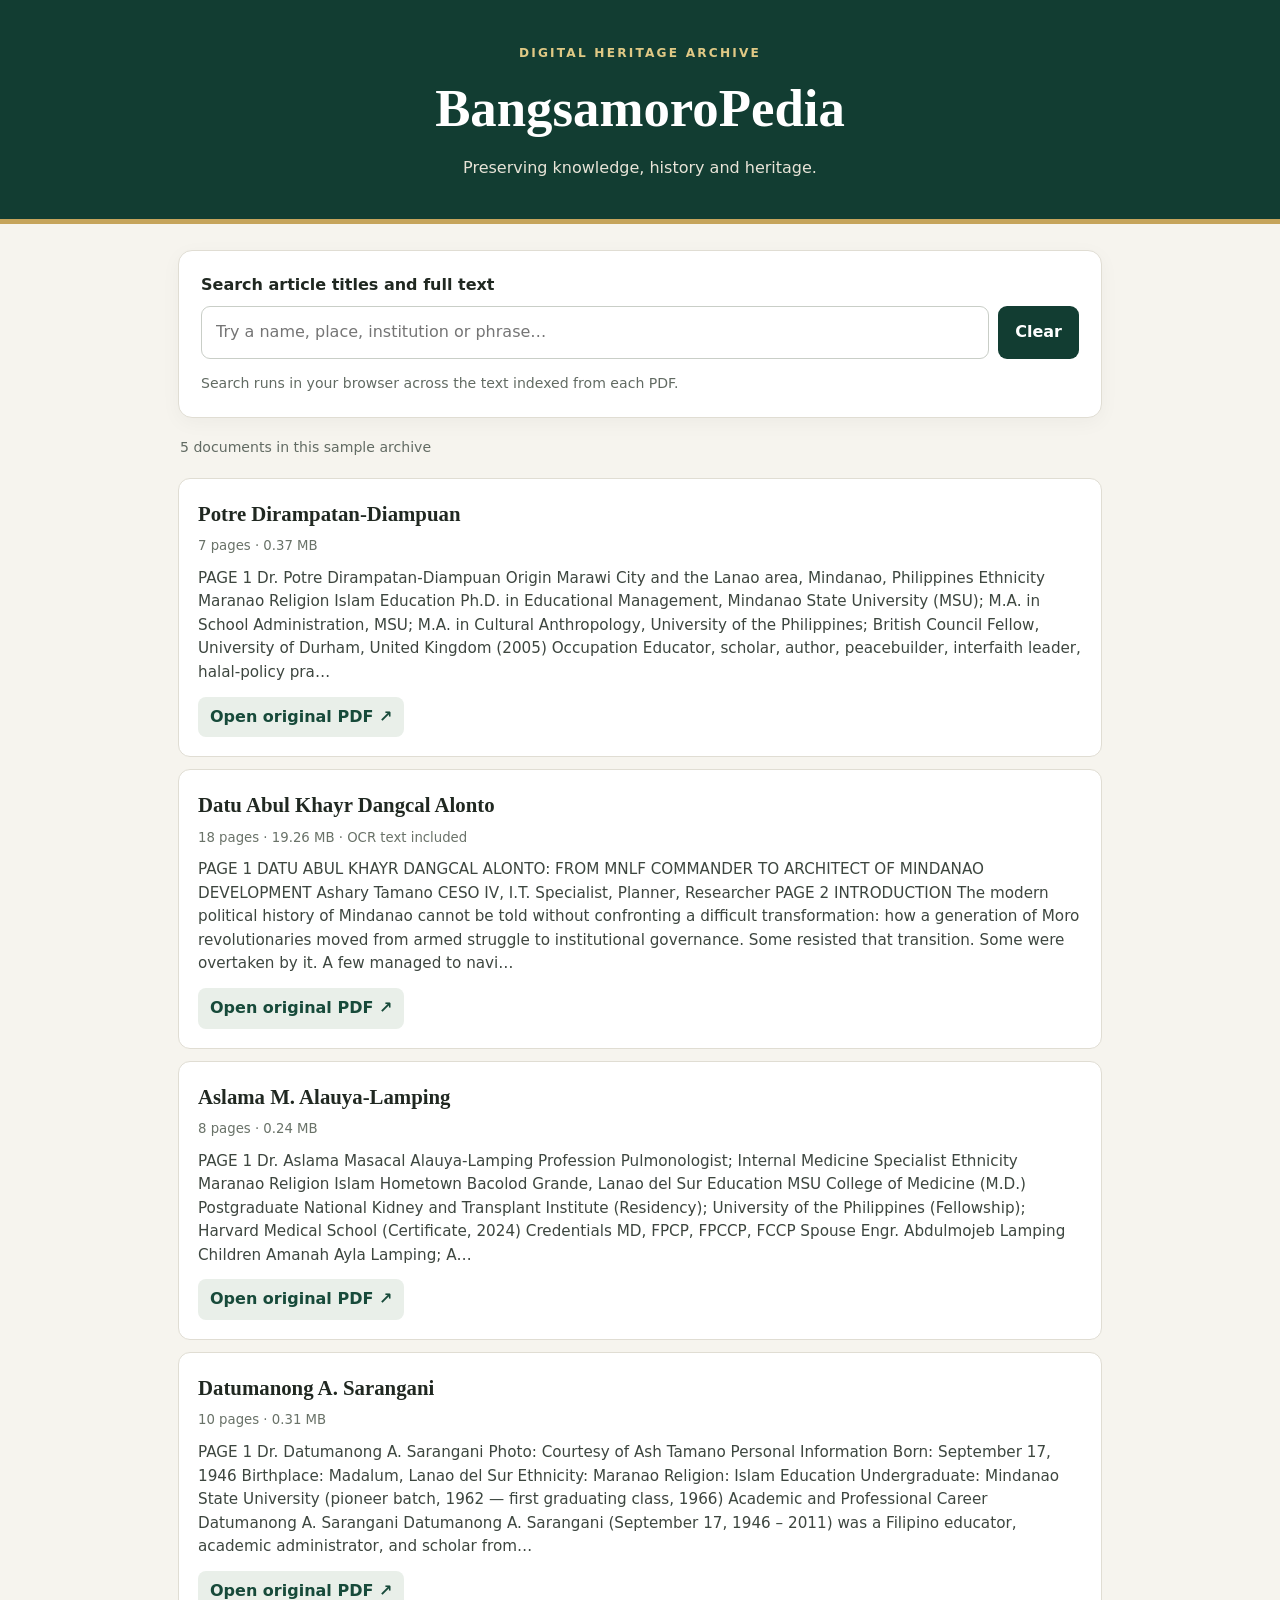
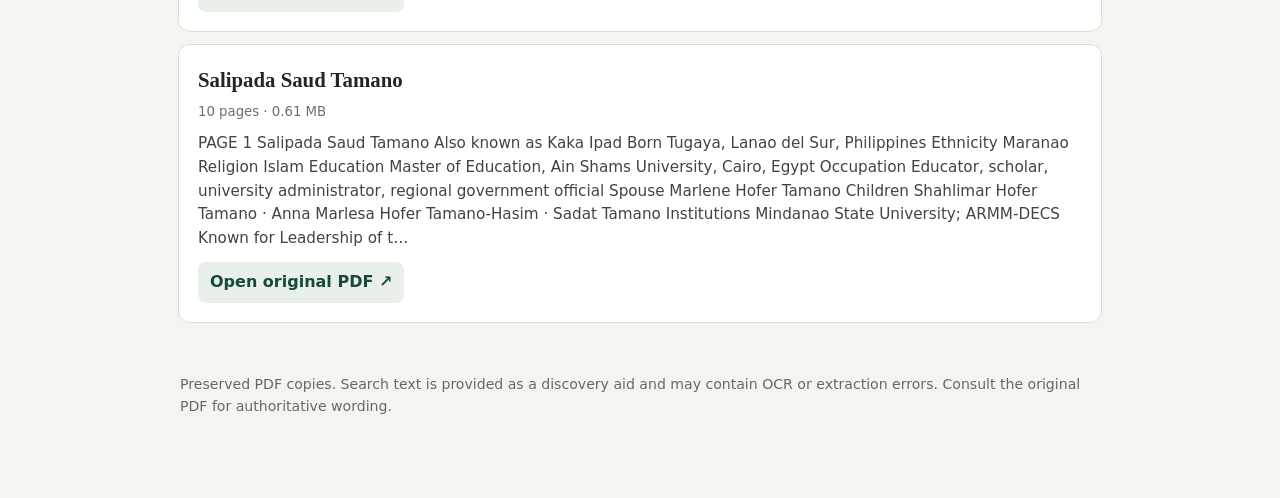
==== index.html @ ad9387a2 "BangsamoroPedia archive prototype" ====
<!doctype html>
<html lang="en">
<head>
<meta charset="utf-8"><meta name="viewport" content="width=device-width, initial-scale=1">
<meta name="description" content="Searchable PDF archive preserving BangsamoroPedia articles and historical records.">
<title>BangsamoroPedia | Digital Archive</title><link rel="stylesheet" href="style.css">
</head>
<body>
<header class="hero"><div class="eyebrow">DIGITAL HERITAGE ARCHIVE</div><h1>BangsamoroPedia</h1>
<p>Preserving knowledge, history and heritage.</p></header>
<main>
<section class="search-panel"><label for="q">Search article titles and full text</label>
<div class="search-row"><input id="q" type="search" placeholder="Try a name, place, institution or phrase…" autocomplete="off"><button id="clear" type="button">Clear</button></div>
<p class="hint">Search runs in your browser across the text indexed from each PDF.</p></section>
<div class="summary" id="summary">Loading archive…</div>
<section id="results" aria-live="polite"></section>
<footer><p>Preserved PDF copies. Search text is provided as a discovery aid and may contain OCR or extraction errors. Consult the original PDF for authoritative wording.</p></footer>
</main><script src="app.js"></script>
</body></html>
---- style.css ----
*{box-sizing:border-box}body{margin:0;background:#f6f4ee;color:#202821;font:16px/1.55 system-ui,-apple-system,Segoe UI,sans-serif}.hero{background:#123d32;color:#fff;padding:44px 20px 38px;text-align:center;border-bottom:5px solid #c5a45b}.eyebrow{font-size:.76rem;letter-spacing:.18em;color:#e0c985;font-weight:700}.hero h1{font-family:Georgia,serif;font-size:clamp(2rem,5vw,3.3rem);margin:.35rem 0}.hero p{margin:0;color:#e8e4d8}.hero,main{width:100%}main{max-width:960px;margin:26px auto;padding:0 18px}.search-panel{background:#fff;border:1px solid #e0ddd3;border-radius:14px;padding:22px;box-shadow:0 5px 20px #15251a0a}.search-panel label{display:block;font-weight:750;margin-bottom:9px}.search-row{display:flex;gap:9px}input{min-width:0;flex:1;padding:13px 14px;border:1px solid #c9cec7;border-radius:9px;font:inherit}button{border:0;border-radius:9px;background:#123d32;color:#fff;padding:0 17px;font:inherit;font-weight:700;cursor:pointer}.hint,.summary,footer{font-size:.88rem;color:#626b63}.hint{margin-bottom:0}.summary{margin:19px 2px}.result{background:#fff;border:1px solid #e0ddd3;border-radius:12px;padding:19px;margin:12px 0}.result h2{font-family:Georgia,serif;font-size:1.3rem;margin:0 0 6px}.meta{font-size:.83rem;color:#697268;margin-bottom:10px}.snippet{white-space:pre-wrap;overflow-wrap:anywhere;color:#3d463f;font-size:.95rem}.actions{margin-top:12px}.actions a{display:inline-block;background:#e9efe9;color:#174a3a;text-decoration:none;padding:8px 12px;border-radius:8px;font-weight:700}.empty{padding:25px;text-align:center;background:#fff;border-radius:12px;color:#687067}footer{padding:25px 2px 40px}mark{background:#f4df91;color:#2a2a20}@media(max-width:520px){.search-row{flex-direction:column}button{padding:12px}}
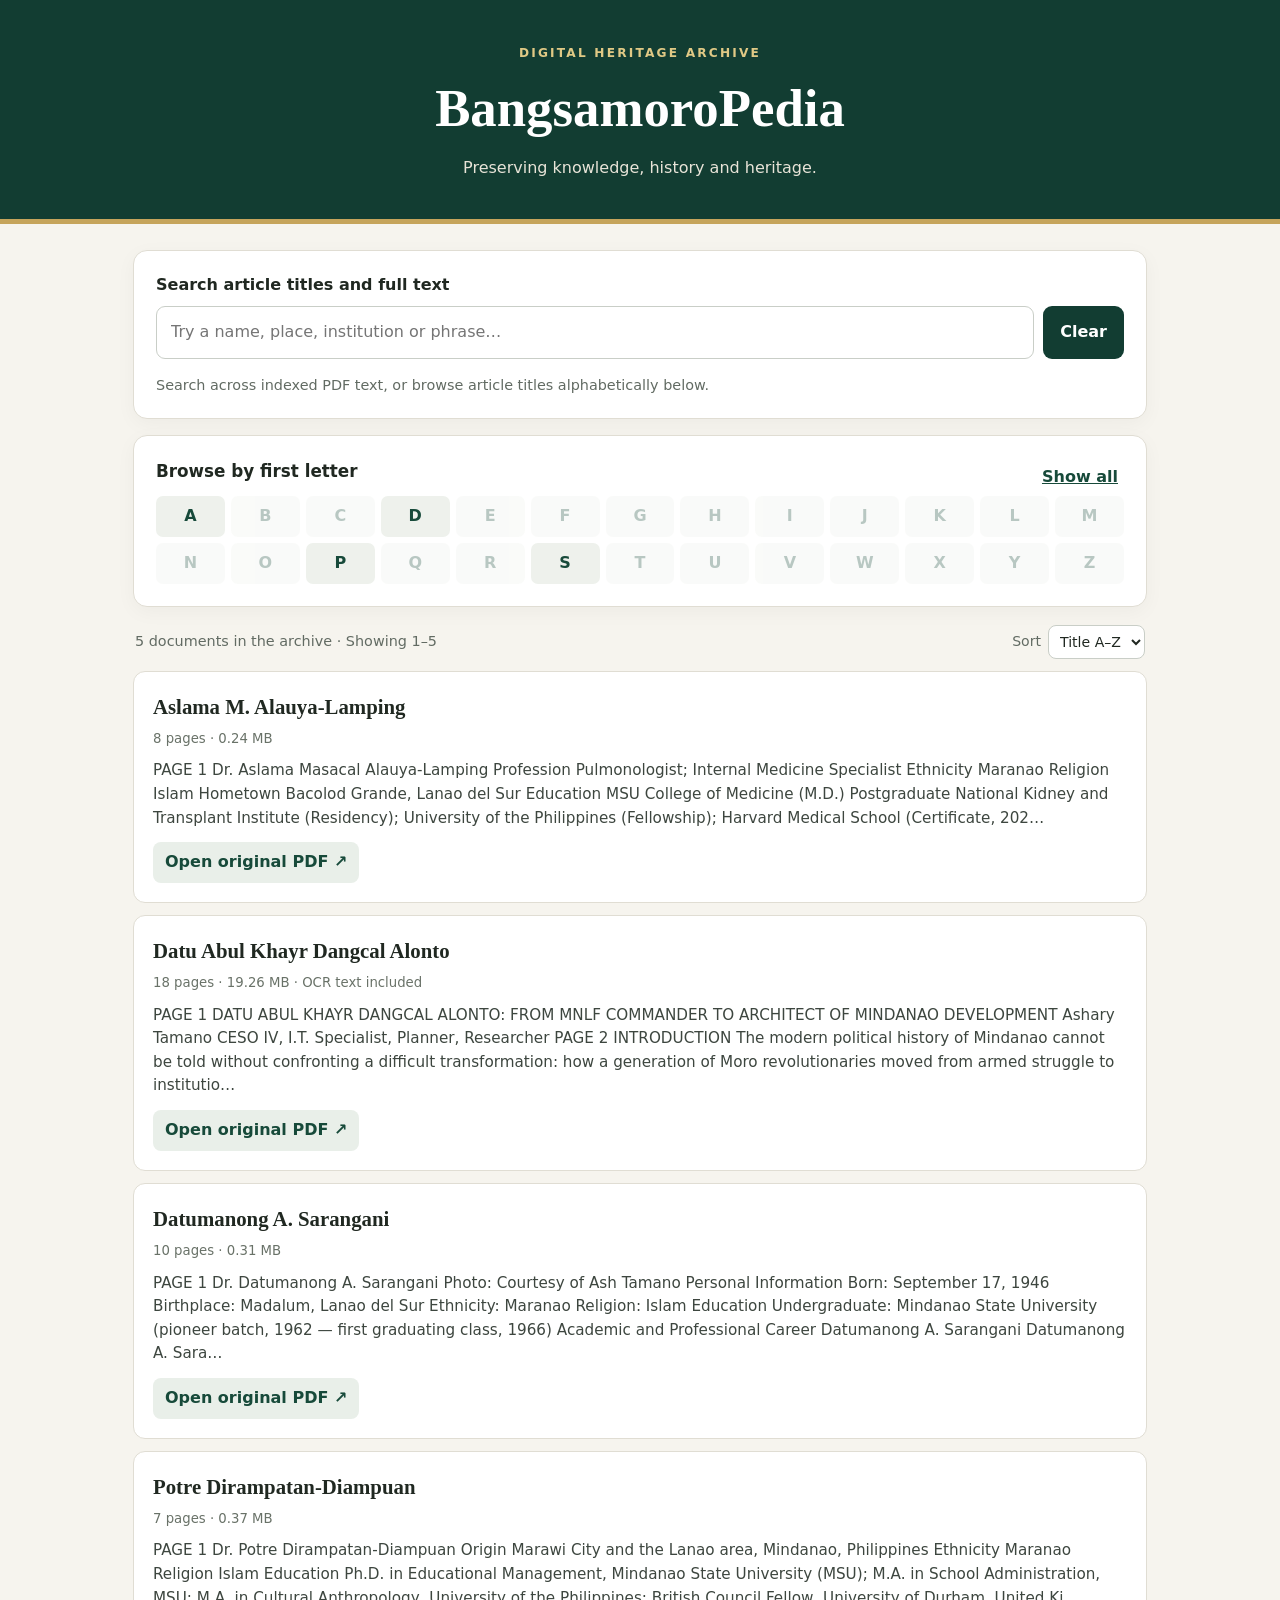
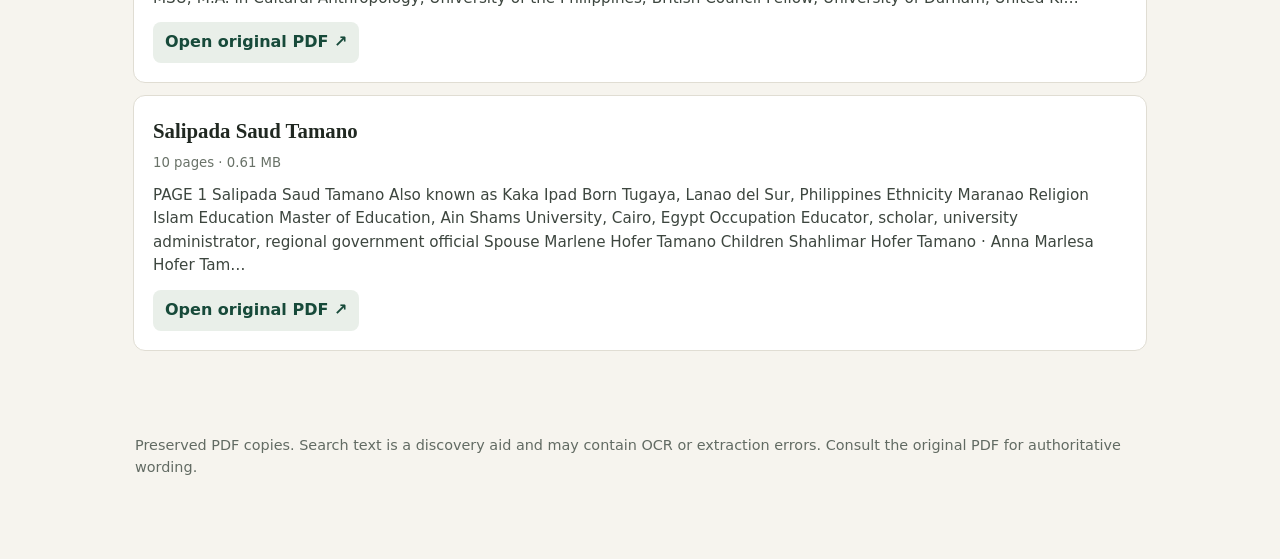
==== commit 7e8c3490: "Updates" ====
--- a/index.html
+++ b/index.html
@@ -2,18 +2,34 @@
 <html lang="en">
 <head>
 <meta charset="utf-8"><meta name="viewport" content="width=device-width, initial-scale=1">
-<meta name="description" content="Searchable PDF archive preserving BangsamoroPedia articles and historical records.">
-<title>BangsamoroPedia | Digital Archive</title><link rel="stylesheet" href="style.css">
+<meta name="description" content="Searchable BangsamoroPedia digital heritage archive of preserved articles and historical records.">
+<title>BangsamoroPedia | Digital Heritage Archive</title>
+<link rel="stylesheet" href="style.css">
 </head>
 <body>
-<header class="hero"><div class="eyebrow">DIGITAL HERITAGE ARCHIVE</div><h1>BangsamoroPedia</h1>
-<p>Preserving knowledge, history and heritage.</p></header>
+<header class="hero">
+  <div class="eyebrow">DIGITAL HERITAGE ARCHIVE</div>
+  <h1>BangsamoroPedia</h1>
+  <p>Preserving knowledge, history and heritage.</p>
+</header>
 <main>
-<section class="search-panel"><label for="q">Search article titles and full text</label>
-<div class="search-row"><input id="q" type="search" placeholder="Try a name, place, institution or phrase…" autocomplete="off"><button id="clear" type="button">Clear</button></div>
-<p class="hint">Search runs in your browser across the text indexed from each PDF.</p></section>
-<div class="summary" id="summary">Loading archive…</div>
-<section id="results" aria-live="polite"></section>
-<footer><p>Preserved PDF copies. Search text is provided as a discovery aid and may contain OCR or extraction errors. Consult the original PDF for authoritative wording.</p></footer>
-</main><script src="app.js"></script>
-</body></html>+  <section class="search-panel" aria-labelledby="search-title">
+    <label id="search-title" for="q">Search article titles and full text</label>
+    <div class="search-row"><input id="q" type="search" placeholder="Try a name, place, institution or phrase…" autocomplete="off"><button id="clear" type="button">Clear</button></div>
+    <p class="hint">Search across indexed PDF text, or browse article titles alphabetically below.</p>
+  </section>
+  <section class="browse-panel" aria-labelledby="browse-title">
+    <div class="browse-heading"><h2 id="browse-title">Browse by first letter</h2><button id="all" class="text-button" type="button">Show all</button></div>
+    <nav id="alphabet" class="alphabet" aria-label="Filter article titles by first letter"></nav>
+  </section>
+  <div class="toolbar">
+    <div class="summary" id="summary" aria-live="polite">Loading archive…</div>
+    <label class="sort-label" for="sort">Sort <select id="sort"><option value="title">Title A–Z</option><option value="title-desc">Title Z–A</option></select></label>
+  </div>
+  <section id="results" aria-live="polite"></section>
+  <nav id="pagination" class="pagination" aria-label="Article result pages"></nav>
+  <footer><p>Preserved PDF copies. Search text is a discovery aid and may contain OCR or extraction errors. Consult the original PDF for authoritative wording.</p></footer>
+</main>
+<script src="app.js"></script>
+</body>
+</html>
--- a/style.css
+++ b/style.css
@@ -1 +1 @@
-*{box-sizing:border-box}body{margin:0;background:#f6f4ee;color:#202821;font:16px/1.55 system-ui,-apple-system,Segoe UI,sans-serif}.hero{background:#123d32;color:#fff;padding:44px 20px 38px;text-align:center;border-bottom:5px solid #c5a45b}.eyebrow{font-size:.76rem;letter-spacing:.18em;color:#e0c985;font-weight:700}.hero h1{font-family:Georgia,serif;font-size:clamp(2rem,5vw,3.3rem);margin:.35rem 0}.hero p{margin:0;color:#e8e4d8}.hero,main{width:100%}main{max-width:960px;margin:26px auto;padding:0 18px}.search-panel{background:#fff;border:1px solid #e0ddd3;border-radius:14px;padding:22px;box-shadow:0 5px 20px #15251a0a}.search-panel label{display:block;font-weight:750;margin-bottom:9px}.search-row{display:flex;gap:9px}input{min-width:0;flex:1;padding:13px 14px;border:1px solid #c9cec7;border-radius:9px;font:inherit}button{border:0;border-radius:9px;background:#123d32;color:#fff;padding:0 17px;font:inherit;font-weight:700;cursor:pointer}.hint,.summary,footer{font-size:.88rem;color:#626b63}.hint{margin-bottom:0}.summary{margin:19px 2px}.result{background:#fff;border:1px solid #e0ddd3;border-radius:12px;padding:19px;margin:12px 0}.result h2{font-family:Georgia,serif;font-size:1.3rem;margin:0 0 6px}.meta{font-size:.83rem;color:#697268;margin-bottom:10px}.snippet{white-space:pre-wrap;overflow-wrap:anywhere;color:#3d463f;font-size:.95rem}.actions{margin-top:12px}.actions a{display:inline-block;background:#e9efe9;color:#174a3a;text-decoration:none;padding:8px 12px;border-radius:8px;font-weight:700}.empty{padding:25px;text-align:center;background:#fff;border-radius:12px;color:#687067}footer{padding:25px 2px 40px}mark{background:#f4df91;color:#2a2a20}@media(max-width:520px){.search-row{flex-direction:column}button{padding:12px}}+*{box-sizing:border-box}html{scroll-behavior:smooth}body{margin:0;background:#f6f4ee;color:#202821;font:16px/1.55 system-ui,-apple-system,Segoe UI,sans-serif}.hero{background:#123d32;color:#fff;padding:44px 20px 38px;text-align:center;border-bottom:5px solid #c5a45b}.eyebrow{font-size:.76rem;letter-spacing:.18em;color:#e0c985;font-weight:700}.hero h1{font-family:Georgia,serif;font-size:clamp(2rem,5vw,3.3rem);margin:.35rem 0}.hero p{margin:0;color:#e8e4d8}main{max-width:1050px;margin:26px auto;padding:0 18px}.search-panel,.browse-panel{background:#fff;border:1px solid #e0ddd3;border-radius:14px;padding:22px;box-shadow:0 5px 20px #15251a0a}.search-panel label{display:block;font-weight:750;margin-bottom:9px}.search-row{display:flex;gap:9px}input{min-width:0;flex:1;padding:13px 14px;border:1px solid #c9cec7;border-radius:9px;font:inherit}button,select{font:inherit}button{border:0;border-radius:9px;background:#123d32;color:#fff;padding:11px 17px;font-weight:700;cursor:pointer}button:focus-visible,input:focus-visible,select:focus-visible,a:focus-visible{outline:3px solid #c5a45b;outline-offset:2px}button:disabled{cursor:not-allowed;opacity:.3}.hint,.summary,footer{font-size:.9rem;color:#626b63}.hint{margin-bottom:0}.browse-panel{margin-top:16px}.browse-heading{display:flex;justify-content:space-between;align-items:center;gap:12px}.browse-heading h2{font-size:1.05rem;margin:0 0 12px}.text-button{background:transparent;color:#174a3a;padding:4px 6px;text-decoration:underline}.alphabet{display:grid;grid-template-columns:repeat(13,minmax(0,1fr));gap:6px}.letter{padding:8px 0;border-radius:7px;background:#eef1ec;color:#174a3a}.letter.active{background:#123d32;color:#fff;box-shadow:inset 0 0 0 2px #c5a45b}.toolbar{display:flex;align-items:center;justify-content:space-between;gap:14px;margin:18px 2px 8px}.summary{margin:0}.sort-label{display:flex;align-items:center;gap:7px;font-size:.88rem;color:#626b63;white-space:nowrap}select{border:1px solid #c9cec7;border-radius:8px;background:#fff;padding:7px;color:#202821}.result{background:#fff;border:1px solid #e0ddd3;border-radius:12px;padding:19px;margin:12px 0}.result h2{font-family:Georgia,serif;font-size:1.3rem;margin:0 0 6px}.meta{font-size:.83rem;color:#697268;margin-bottom:10px}.snippet{overflow-wrap:anywhere;color:#3d463f;font-size:.95rem}.actions{margin-top:12px}.actions a{display:inline-block;background:#e9efe9;color:#174a3a;text-decoration:none;padding:8px 12px;border-radius:8px;font-weight:700}.empty{padding:25px;text-align:center;background:#fff;border:1px solid #e0ddd3;border-radius:12px;color:#687067}.pagination{display:flex;justify-content:center;align-items:center;flex-wrap:wrap;gap:7px;margin:22px 0}.page-button{padding:8px 12px;background:#e9efe9;color:#174a3a}.page-button.active{background:#123d32;color:#fff;box-shadow:inset 0 0 0 2px #c5a45b}footer{padding:25px 2px 40px}mark{background:#f4df91;color:#2a2a20}@media(max-width:700px){.alphabet{grid-template-columns:repeat(7,minmax(0,1fr))}}@media(max-width:520px){.search-row{flex-direction:column}button{padding:12px}.toolbar{align-items:flex-start;flex-direction:column}.browse-panel,.search-panel{padding:16px}.hero{padding:34px 16px 30px}}
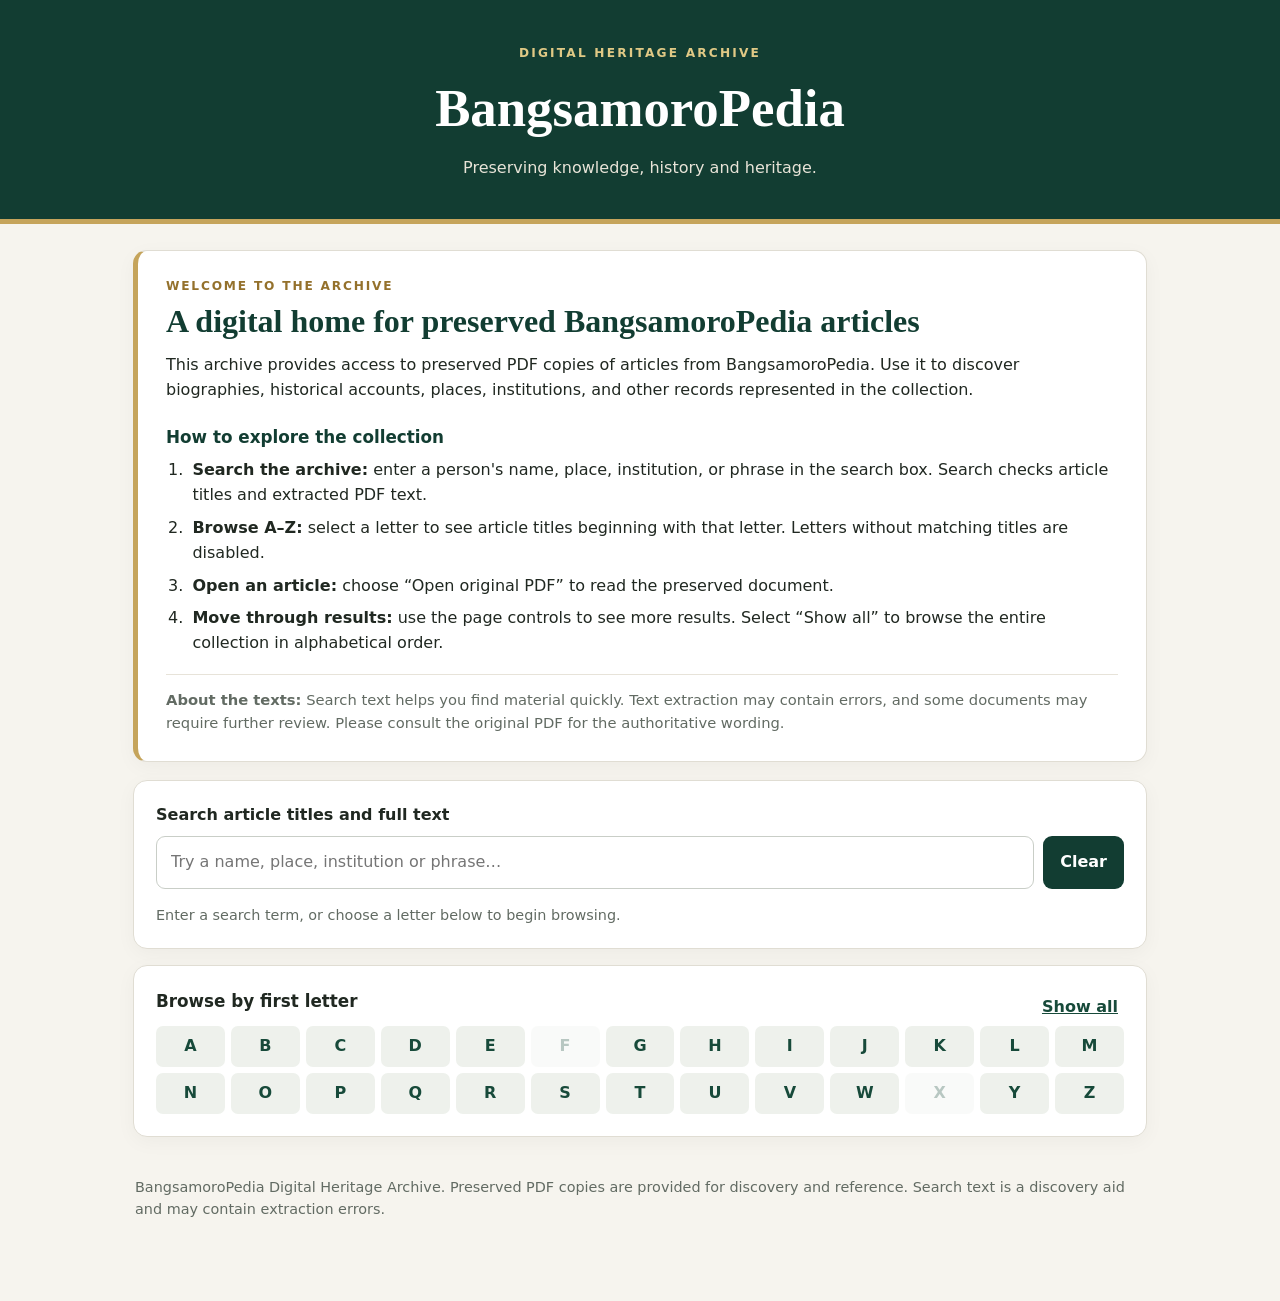
==== commit d5e9981d: "Updated homepage" ====
--- a/index.html
+++ b/index.html
@@ -1,7 +1,8 @@
 <!doctype html>
 <html lang="en">
 <head>
-<meta charset="utf-8"><meta name="viewport" content="width=device-width, initial-scale=1">
+<meta charset="utf-8">
+<meta name="viewport" content="width=device-width, initial-scale=1">
 <meta name="description" content="Searchable BangsamoroPedia digital heritage archive of preserved articles and historical records.">
 <title>BangsamoroPedia | Digital Heritage Archive</title>
 <link rel="stylesheet" href="style.css">
@@ -13,22 +14,38 @@
   <p>Preserving knowledge, history and heritage.</p>
 </header>
 <main>
+  <section class="welcome-panel" id="welcome" aria-labelledby="welcome-title">
+    <p class="welcome-kicker">WELCOME TO THE ARCHIVE</p>
+    <h2 id="welcome-title">A digital home for preserved BangsamoroPedia articles</h2>
+    <p>This archive provides access to preserved PDF copies of articles from BangsamoroPedia. Use it to discover biographies, historical accounts, places, institutions, and other records represented in the collection.</p>
+    <h3>How to explore the collection</h3>
+    <ol>
+      <li><strong>Search the archive:</strong> enter a person's name, place, institution, or phrase in the search box. Search checks article titles and extracted PDF text.</li>
+      <li><strong>Browse A–Z:</strong> select a letter to see article titles beginning with that letter. Letters without matching titles are disabled.</li>
+      <li><strong>Open an article:</strong> choose “Open original PDF” to read the preserved document.</li>
+      <li><strong>Move through results:</strong> use the page controls to see more results. Select “Show all” to browse the entire collection in alphabetical order.</li>
+    </ol>
+    <p class="welcome-note"><strong>About the texts:</strong> Search text helps you find material quickly. Text extraction may contain errors, and some documents may require further review. Please consult the original PDF for the authoritative wording.</p>
+  </section>
+
   <section class="search-panel" aria-labelledby="search-title">
     <label id="search-title" for="q">Search article titles and full text</label>
     <div class="search-row"><input id="q" type="search" placeholder="Try a name, place, institution or phrase…" autocomplete="off"><button id="clear" type="button">Clear</button></div>
-    <p class="hint">Search across indexed PDF text, or browse article titles alphabetically below.</p>
+    <p class="hint">Enter a search term, or choose a letter below to begin browsing.</p>
   </section>
   <section class="browse-panel" aria-labelledby="browse-title">
     <div class="browse-heading"><h2 id="browse-title">Browse by first letter</h2><button id="all" class="text-button" type="button">Show all</button></div>
     <nav id="alphabet" class="alphabet" aria-label="Filter article titles by first letter"></nav>
   </section>
-  <div class="toolbar">
-    <div class="summary" id="summary" aria-live="polite">Loading archive…</div>
-    <label class="sort-label" for="sort">Sort <select id="sort"><option value="title">Title A–Z</option><option value="title-desc">Title Z–A</option></select></label>
-  </div>
-  <section id="results" aria-live="polite"></section>
-  <nav id="pagination" class="pagination" aria-label="Article result pages"></nav>
-  <footer><p>Preserved PDF copies. Search text is a discovery aid and may contain OCR or extraction errors. Consult the original PDF for authoritative wording.</p></footer>
+  <section id="archive-results" hidden>
+    <div class="toolbar">
+      <div class="summary" id="summary" aria-live="polite">Choose a letter or search to begin.</div>
+      <label class="sort-label" for="sort">Sort <select id="sort"><option value="title">Title A–Z</option><option value="title-desc">Title Z–A</option></select></label>
+    </div>
+    <section id="results" aria-live="polite"></section>
+    <nav id="pagination" class="pagination" aria-label="Article result pages"></nav>
+  </section>
+  <footer><p>BangsamoroPedia Digital Heritage Archive. Preserved PDF copies are provided for discovery and reference. Search text is a discovery aid and may contain extraction errors.</p></footer>
 </main>
 <script src="app.js"></script>
 </body>
--- a/style.css
+++ b/style.css
@@ -1 +1,2 @@
 *{box-sizing:border-box}html{scroll-behavior:smooth}body{margin:0;background:#f6f4ee;color:#202821;font:16px/1.55 system-ui,-apple-system,Segoe UI,sans-serif}.hero{background:#123d32;color:#fff;padding:44px 20px 38px;text-align:center;border-bottom:5px solid #c5a45b}.eyebrow{font-size:.76rem;letter-spacing:.18em;color:#e0c985;font-weight:700}.hero h1{font-family:Georgia,serif;font-size:clamp(2rem,5vw,3.3rem);margin:.35rem 0}.hero p{margin:0;color:#e8e4d8}main{max-width:1050px;margin:26px auto;padding:0 18px}.search-panel,.browse-panel{background:#fff;border:1px solid #e0ddd3;border-radius:14px;padding:22px;box-shadow:0 5px 20px #15251a0a}.search-panel label{display:block;font-weight:750;margin-bottom:9px}.search-row{display:flex;gap:9px}input{min-width:0;flex:1;padding:13px 14px;border:1px solid #c9cec7;border-radius:9px;font:inherit}button,select{font:inherit}button{border:0;border-radius:9px;background:#123d32;color:#fff;padding:11px 17px;font-weight:700;cursor:pointer}button:focus-visible,input:focus-visible,select:focus-visible,a:focus-visible{outline:3px solid #c5a45b;outline-offset:2px}button:disabled{cursor:not-allowed;opacity:.3}.hint,.summary,footer{font-size:.9rem;color:#626b63}.hint{margin-bottom:0}.browse-panel{margin-top:16px}.browse-heading{display:flex;justify-content:space-between;align-items:center;gap:12px}.browse-heading h2{font-size:1.05rem;margin:0 0 12px}.text-button{background:transparent;color:#174a3a;padding:4px 6px;text-decoration:underline}.alphabet{display:grid;grid-template-columns:repeat(13,minmax(0,1fr));gap:6px}.letter{padding:8px 0;border-radius:7px;background:#eef1ec;color:#174a3a}.letter.active{background:#123d32;color:#fff;box-shadow:inset 0 0 0 2px #c5a45b}.toolbar{display:flex;align-items:center;justify-content:space-between;gap:14px;margin:18px 2px 8px}.summary{margin:0}.sort-label{display:flex;align-items:center;gap:7px;font-size:.88rem;color:#626b63;white-space:nowrap}select{border:1px solid #c9cec7;border-radius:8px;background:#fff;padding:7px;color:#202821}.result{background:#fff;border:1px solid #e0ddd3;border-radius:12px;padding:19px;margin:12px 0}.result h2{font-family:Georgia,serif;font-size:1.3rem;margin:0 0 6px}.meta{font-size:.83rem;color:#697268;margin-bottom:10px}.snippet{overflow-wrap:anywhere;color:#3d463f;font-size:.95rem}.actions{margin-top:12px}.actions a{display:inline-block;background:#e9efe9;color:#174a3a;text-decoration:none;padding:8px 12px;border-radius:8px;font-weight:700}.empty{padding:25px;text-align:center;background:#fff;border:1px solid #e0ddd3;border-radius:12px;color:#687067}.pagination{display:flex;justify-content:center;align-items:center;flex-wrap:wrap;gap:7px;margin:22px 0}.page-button{padding:8px 12px;background:#e9efe9;color:#174a3a}.page-button.active{background:#123d32;color:#fff;box-shadow:inset 0 0 0 2px #c5a45b}footer{padding:25px 2px 40px}mark{background:#f4df91;color:#2a2a20}@media(max-width:700px){.alphabet{grid-template-columns:repeat(7,minmax(0,1fr))}}@media(max-width:520px){.search-row{flex-direction:column}button{padding:12px}.toolbar{align-items:flex-start;flex-direction:column}.browse-panel,.search-panel{padding:16px}.hero{padding:34px 16px 30px}}
+.welcome-panel{background:#fff;border:1px solid #e0ddd3;border-left:5px solid #c5a45b;border-radius:14px;padding:26px 28px;margin-bottom:18px;box-shadow:0 5px 20px #15251a0a}.welcome-kicker{font-size:.76rem;letter-spacing:.15em;font-weight:800;color:#94712c;margin:0 0 7px}.welcome-panel h2{font-family:Georgia,serif;color:#123d32;font-size:clamp(1.45rem,3vw,2rem);line-height:1.2;margin:0 0 12px}.welcome-panel h3{font-size:1.05rem;color:#123d32;margin:22px 0 8px}.welcome-panel p{margin-top:0}.welcome-panel ol{padding-left:1.4rem;margin:8px 0 18px}.welcome-panel li{padding-left:4px;margin:8px 0}.welcome-note{border-top:1px solid #e7e3d9;padding-top:14px;color:#626b63;font-size:.92rem;margin-bottom:0!important}.welcome-panel[hidden],#archive-results[hidden]{display:none!important}@media(max-width:520px){.welcome-panel{padding:19px 17px}}
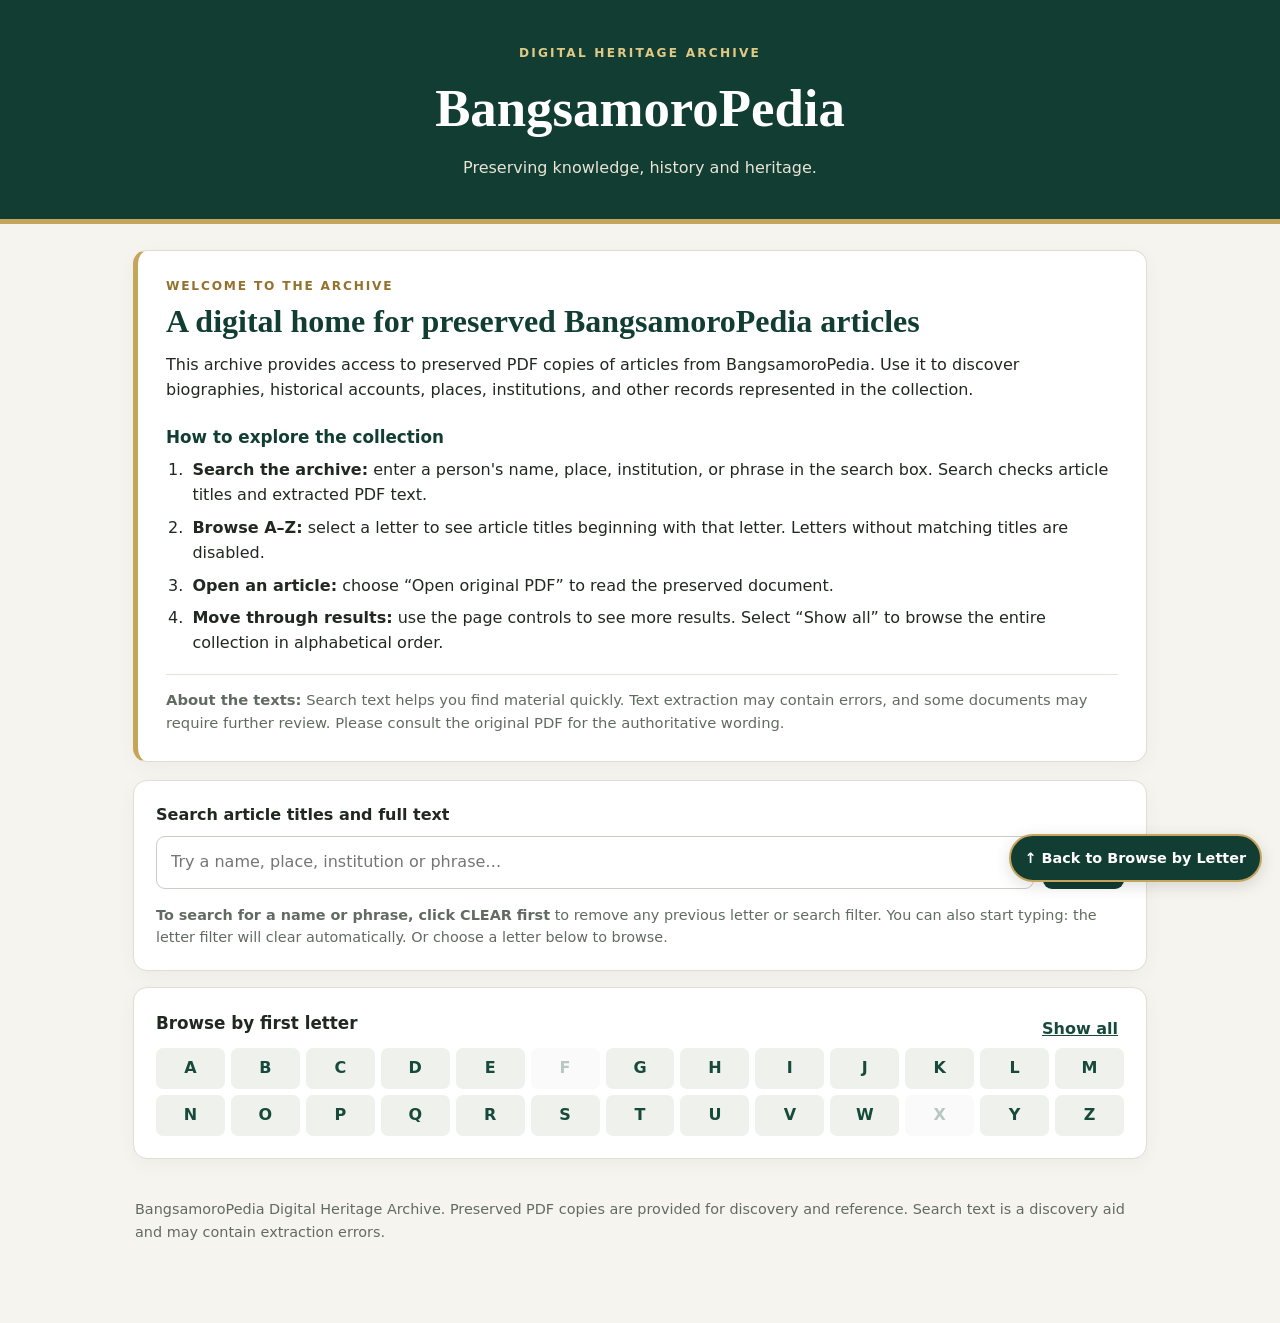
==== commit 1d7e5072: "updates" ====
--- a/index.html
+++ b/index.html
@@ -31,7 +31,7 @@
   <section class="search-panel" aria-labelledby="search-title">
     <label id="search-title" for="q">Search article titles and full text</label>
     <div class="search-row"><input id="q" type="search" placeholder="Try a name, place, institution or phrase…" autocomplete="off"><button id="clear" type="button">Clear</button></div>
-    <p class="hint">Enter a search term, or choose a letter below to begin browsing.</p>
+    <p class="hint"><strong>To search for a name or phrase, click CLEAR first</strong> to remove any previous letter or search filter. You can also start typing: the letter filter will clear automatically. Or choose a letter below to browse.</p>
   </section>
   <section class="browse-panel" aria-labelledby="browse-title">
     <div class="browse-heading"><h2 id="browse-title">Browse by first letter</h2><button id="all" class="text-button" type="button">Show all</button></div>
@@ -44,9 +44,11 @@
     </div>
     <section id="results" aria-live="polite"></section>
     <nav id="pagination" class="pagination" aria-label="Article result pages"></nav>
+    <div class="back-to-browse-wrap"><a id="back-to-browse" class="back-to-browse" href="#browse-title">↑ Back to Browse by Letter</a></div>
   </section>
   <footer><p>BangsamoroPedia Digital Heritage Archive. Preserved PDF copies are provided for discovery and reference. Search text is a discovery aid and may contain extraction errors.</p></footer>
 </main>
-<script src="app.js"></script>
+<a id="back-floating" class="back-floating" href="#browse-title" aria-label="Back to Browse by Letter">↑ Back to Browse by Letter</a>
+<script src="app.js?v=4"></script>
 </body>
 </html>
--- a/style.css
+++ b/style.css
@@ -1,2 +1,14 @@
 *{box-sizing:border-box}html{scroll-behavior:smooth}body{margin:0;background:#f6f4ee;color:#202821;font:16px/1.55 system-ui,-apple-system,Segoe UI,sans-serif}.hero{background:#123d32;color:#fff;padding:44px 20px 38px;text-align:center;border-bottom:5px solid #c5a45b}.eyebrow{font-size:.76rem;letter-spacing:.18em;color:#e0c985;font-weight:700}.hero h1{font-family:Georgia,serif;font-size:clamp(2rem,5vw,3.3rem);margin:.35rem 0}.hero p{margin:0;color:#e8e4d8}main{max-width:1050px;margin:26px auto;padding:0 18px}.search-panel,.browse-panel{background:#fff;border:1px solid #e0ddd3;border-radius:14px;padding:22px;box-shadow:0 5px 20px #15251a0a}.search-panel label{display:block;font-weight:750;margin-bottom:9px}.search-row{display:flex;gap:9px}input{min-width:0;flex:1;padding:13px 14px;border:1px solid #c9cec7;border-radius:9px;font:inherit}button,select{font:inherit}button{border:0;border-radius:9px;background:#123d32;color:#fff;padding:11px 17px;font-weight:700;cursor:pointer}button:focus-visible,input:focus-visible,select:focus-visible,a:focus-visible{outline:3px solid #c5a45b;outline-offset:2px}button:disabled{cursor:not-allowed;opacity:.3}.hint,.summary,footer{font-size:.9rem;color:#626b63}.hint{margin-bottom:0}.browse-panel{margin-top:16px}.browse-heading{display:flex;justify-content:space-between;align-items:center;gap:12px}.browse-heading h2{font-size:1.05rem;margin:0 0 12px}.text-button{background:transparent;color:#174a3a;padding:4px 6px;text-decoration:underline}.alphabet{display:grid;grid-template-columns:repeat(13,minmax(0,1fr));gap:6px}.letter{padding:8px 0;border-radius:7px;background:#eef1ec;color:#174a3a}.letter.active{background:#123d32;color:#fff;box-shadow:inset 0 0 0 2px #c5a45b}.toolbar{display:flex;align-items:center;justify-content:space-between;gap:14px;margin:18px 2px 8px}.summary{margin:0}.sort-label{display:flex;align-items:center;gap:7px;font-size:.88rem;color:#626b63;white-space:nowrap}select{border:1px solid #c9cec7;border-radius:8px;background:#fff;padding:7px;color:#202821}.result{background:#fff;border:1px solid #e0ddd3;border-radius:12px;padding:19px;margin:12px 0}.result h2{font-family:Georgia,serif;font-size:1.3rem;margin:0 0 6px}.meta{font-size:.83rem;color:#697268;margin-bottom:10px}.snippet{overflow-wrap:anywhere;color:#3d463f;font-size:.95rem}.actions{margin-top:12px}.actions a{display:inline-block;background:#e9efe9;color:#174a3a;text-decoration:none;padding:8px 12px;border-radius:8px;font-weight:700}.empty{padding:25px;text-align:center;background:#fff;border:1px solid #e0ddd3;border-radius:12px;color:#687067}.pagination{display:flex;justify-content:center;align-items:center;flex-wrap:wrap;gap:7px;margin:22px 0}.page-button{padding:8px 12px;background:#e9efe9;color:#174a3a}.page-button.active{background:#123d32;color:#fff;box-shadow:inset 0 0 0 2px #c5a45b}footer{padding:25px 2px 40px}mark{background:#f4df91;color:#2a2a20}@media(max-width:700px){.alphabet{grid-template-columns:repeat(7,minmax(0,1fr))}}@media(max-width:520px){.search-row{flex-direction:column}button{padding:12px}.toolbar{align-items:flex-start;flex-direction:column}.browse-panel,.search-panel{padding:16px}.hero{padding:34px 16px 30px}}
 .welcome-panel{background:#fff;border:1px solid #e0ddd3;border-left:5px solid #c5a45b;border-radius:14px;padding:26px 28px;margin-bottom:18px;box-shadow:0 5px 20px #15251a0a}.welcome-kicker{font-size:.76rem;letter-spacing:.15em;font-weight:800;color:#94712c;margin:0 0 7px}.welcome-panel h2{font-family:Georgia,serif;color:#123d32;font-size:clamp(1.45rem,3vw,2rem);line-height:1.2;margin:0 0 12px}.welcome-panel h3{font-size:1.05rem;color:#123d32;margin:22px 0 8px}.welcome-panel p{margin-top:0}.welcome-panel ol{padding-left:1.4rem;margin:8px 0 18px}.welcome-panel li{padding-left:4px;margin:8px 0}.welcome-note{border-top:1px solid #e7e3d9;padding-top:14px;color:#626b63;font-size:.92rem;margin-bottom:0!important}.welcome-panel[hidden],#archive-results[hidden]{display:none!important}@media(max-width:520px){.welcome-panel{padding:19px 17px}}
+
+/* Return link intentionally targets the Browse by first letter section. */
+.back-to-browse-wrap{display:flex;justify-content:flex-end;margin:4px 0 24px}.back-to-browse{display:inline-block;padding:9px 13px;border-radius:8px;background:#e9efe9;color:#174a3a;text-decoration:none;font-weight:750;border:1px solid #d5dfd5}.back-to-browse:hover{background:#dfe9df}#browse-title{scroll-margin-top:18px}#archive-results{scroll-margin-top:18px}
+
+/* Prominent return navigation, targets Browse by first letter. */
+.back-to-browse-wrap{display:flex;justify-content:flex-end;margin:10px 0 28px}
+.back-to-browse{display:inline-block;padding:10px 14px;border-radius:9px;background:#123d32;color:#fff;text-decoration:none;font-weight:750;border:2px solid #c5a45b}
+.back-to-browse:hover{background:#1c5948}
+.back-floating{position:fixed;right:18px;bottom:18px;z-index:1000;display:inline-block;padding:11px 14px;border-radius:999px;background:#123d32;color:#fff;text-decoration:none;font-size:.9rem;font-weight:750;border:2px solid #c5a45b;box-shadow:0 4px 16px #0002}
+.back-floating:hover{background:#1c5948}
+#browse-title{scroll-margin-top:18px}
+#archive-results{scroll-margin-top:18px}
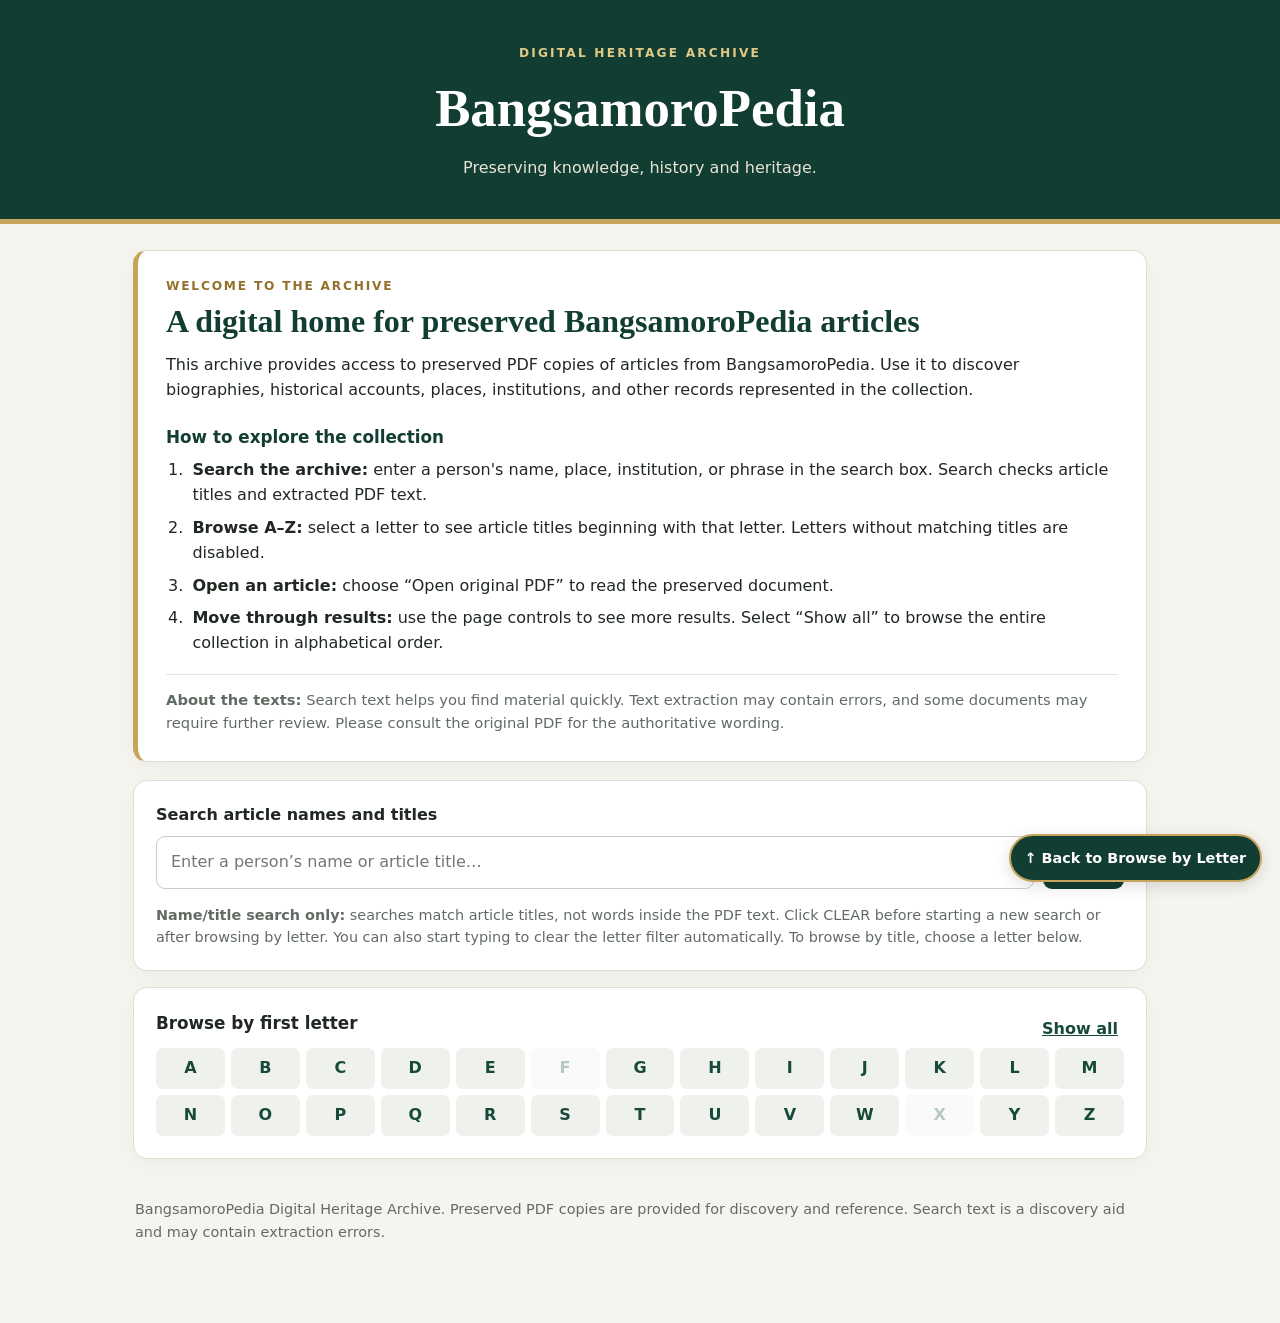
==== commit e37d1bda: "updates" ====
--- a/index.html
+++ b/index.html
@@ -29,9 +29,9 @@
   </section>
 
   <section class="search-panel" aria-labelledby="search-title">
-    <label id="search-title" for="q">Search article titles and full text</label>
-    <div class="search-row"><input id="q" type="search" placeholder="Try a name, place, institution or phrase…" autocomplete="off"><button id="clear" type="button">Clear</button></div>
-    <p class="hint"><strong>To search for a name or phrase, click CLEAR first</strong> to remove any previous letter or search filter. You can also start typing: the letter filter will clear automatically. Or choose a letter below to browse.</p>
+    <label id="search-title" for="q">Search article names and titles</label>
+    <div class="search-row"><input id="q" type="search" placeholder="Enter a person’s name or article title…" autocomplete="off"><button id="clear" type="button">Clear</button></div>
+    <p class="hint"><strong>Name/title search only:</strong> searches match article titles, not words inside the PDF text. Click CLEAR before starting a new search or after browsing by letter. You can also start typing to clear the letter filter automatically. To browse by title, choose a letter below.</p>
   </section>
   <section class="browse-panel" aria-labelledby="browse-title">
     <div class="browse-heading"><h2 id="browse-title">Browse by first letter</h2><button id="all" class="text-button" type="button">Show all</button></div>
@@ -44,11 +44,10 @@
     </div>
     <section id="results" aria-live="polite"></section>
     <nav id="pagination" class="pagination" aria-label="Article result pages"></nav>
-    <div class="back-to-browse-wrap"><a id="back-to-browse" class="back-to-browse" href="#browse-title">↑ Back to Browse by Letter</a></div>
   </section>
   <footer><p>BangsamoroPedia Digital Heritage Archive. Preserved PDF copies are provided for discovery and reference. Search text is a discovery aid and may contain extraction errors.</p></footer>
 </main>
 <a id="back-floating" class="back-floating" href="#browse-title" aria-label="Back to Browse by Letter">↑ Back to Browse by Letter</a>
-<script src="app.js?v=4"></script>
+<script src="app.js?v=5"></script>
 </body>
 </html>
--- a/style.css
+++ b/style.css
@@ -1,13 +1,8 @@
 *{box-sizing:border-box}html{scroll-behavior:smooth}body{margin:0;background:#f6f4ee;color:#202821;font:16px/1.55 system-ui,-apple-system,Segoe UI,sans-serif}.hero{background:#123d32;color:#fff;padding:44px 20px 38px;text-align:center;border-bottom:5px solid #c5a45b}.eyebrow{font-size:.76rem;letter-spacing:.18em;color:#e0c985;font-weight:700}.hero h1{font-family:Georgia,serif;font-size:clamp(2rem,5vw,3.3rem);margin:.35rem 0}.hero p{margin:0;color:#e8e4d8}main{max-width:1050px;margin:26px auto;padding:0 18px}.search-panel,.browse-panel{background:#fff;border:1px solid #e0ddd3;border-radius:14px;padding:22px;box-shadow:0 5px 20px #15251a0a}.search-panel label{display:block;font-weight:750;margin-bottom:9px}.search-row{display:flex;gap:9px}input{min-width:0;flex:1;padding:13px 14px;border:1px solid #c9cec7;border-radius:9px;font:inherit}button,select{font:inherit}button{border:0;border-radius:9px;background:#123d32;color:#fff;padding:11px 17px;font-weight:700;cursor:pointer}button:focus-visible,input:focus-visible,select:focus-visible,a:focus-visible{outline:3px solid #c5a45b;outline-offset:2px}button:disabled{cursor:not-allowed;opacity:.3}.hint,.summary,footer{font-size:.9rem;color:#626b63}.hint{margin-bottom:0}.browse-panel{margin-top:16px}.browse-heading{display:flex;justify-content:space-between;align-items:center;gap:12px}.browse-heading h2{font-size:1.05rem;margin:0 0 12px}.text-button{background:transparent;color:#174a3a;padding:4px 6px;text-decoration:underline}.alphabet{display:grid;grid-template-columns:repeat(13,minmax(0,1fr));gap:6px}.letter{padding:8px 0;border-radius:7px;background:#eef1ec;color:#174a3a}.letter.active{background:#123d32;color:#fff;box-shadow:inset 0 0 0 2px #c5a45b}.toolbar{display:flex;align-items:center;justify-content:space-between;gap:14px;margin:18px 2px 8px}.summary{margin:0}.sort-label{display:flex;align-items:center;gap:7px;font-size:.88rem;color:#626b63;white-space:nowrap}select{border:1px solid #c9cec7;border-radius:8px;background:#fff;padding:7px;color:#202821}.result{background:#fff;border:1px solid #e0ddd3;border-radius:12px;padding:19px;margin:12px 0}.result h2{font-family:Georgia,serif;font-size:1.3rem;margin:0 0 6px}.meta{font-size:.83rem;color:#697268;margin-bottom:10px}.snippet{overflow-wrap:anywhere;color:#3d463f;font-size:.95rem}.actions{margin-top:12px}.actions a{display:inline-block;background:#e9efe9;color:#174a3a;text-decoration:none;padding:8px 12px;border-radius:8px;font-weight:700}.empty{padding:25px;text-align:center;background:#fff;border:1px solid #e0ddd3;border-radius:12px;color:#687067}.pagination{display:flex;justify-content:center;align-items:center;flex-wrap:wrap;gap:7px;margin:22px 0}.page-button{padding:8px 12px;background:#e9efe9;color:#174a3a}.page-button.active{background:#123d32;color:#fff;box-shadow:inset 0 0 0 2px #c5a45b}footer{padding:25px 2px 40px}mark{background:#f4df91;color:#2a2a20}@media(max-width:700px){.alphabet{grid-template-columns:repeat(7,minmax(0,1fr))}}@media(max-width:520px){.search-row{flex-direction:column}button{padding:12px}.toolbar{align-items:flex-start;flex-direction:column}.browse-panel,.search-panel{padding:16px}.hero{padding:34px 16px 30px}}
 .welcome-panel{background:#fff;border:1px solid #e0ddd3;border-left:5px solid #c5a45b;border-radius:14px;padding:26px 28px;margin-bottom:18px;box-shadow:0 5px 20px #15251a0a}.welcome-kicker{font-size:.76rem;letter-spacing:.15em;font-weight:800;color:#94712c;margin:0 0 7px}.welcome-panel h2{font-family:Georgia,serif;color:#123d32;font-size:clamp(1.45rem,3vw,2rem);line-height:1.2;margin:0 0 12px}.welcome-panel h3{font-size:1.05rem;color:#123d32;margin:22px 0 8px}.welcome-panel p{margin-top:0}.welcome-panel ol{padding-left:1.4rem;margin:8px 0 18px}.welcome-panel li{padding-left:4px;margin:8px 0}.welcome-note{border-top:1px solid #e7e3d9;padding-top:14px;color:#626b63;font-size:.92rem;margin-bottom:0!important}.welcome-panel[hidden],#archive-results[hidden]{display:none!important}@media(max-width:520px){.welcome-panel{padding:19px 17px}}
 
-/* Return link intentionally targets the Browse by first letter section. */
-.back-to-browse-wrap{display:flex;justify-content:flex-end;margin:4px 0 24px}.back-to-browse{display:inline-block;padding:9px 13px;border-radius:8px;background:#e9efe9;color:#174a3a;text-decoration:none;font-weight:750;border:1px solid #d5dfd5}.back-to-browse:hover{background:#dfe9df}#browse-title{scroll-margin-top:18px}#archive-results{scroll-margin-top:18px}
-
-/* Prominent return navigation, targets Browse by first letter. */
-.back-to-browse-wrap{display:flex;justify-content:flex-end;margin:10px 0 28px}
-.back-to-browse{display:inline-block;padding:10px 14px;border-radius:9px;background:#123d32;color:#fff;text-decoration:none;font-weight:750;border:2px solid #c5a45b}
-.back-to-browse:hover{background:#1c5948}
+/* Floating return navigation targets Browse by first letter. */
+#browse-title{scroll-margin-top:18px}#archive-results{scroll-margin-top:18px}
 .back-floating{position:fixed;right:18px;bottom:18px;z-index:1000;display:inline-block;padding:11px 14px;border-radius:999px;background:#123d32;color:#fff;text-decoration:none;font-size:.9rem;font-weight:750;border:2px solid #c5a45b;box-shadow:0 4px 16px #0002}
 .back-floating:hover{background:#1c5948}
 #browse-title{scroll-margin-top:18px}
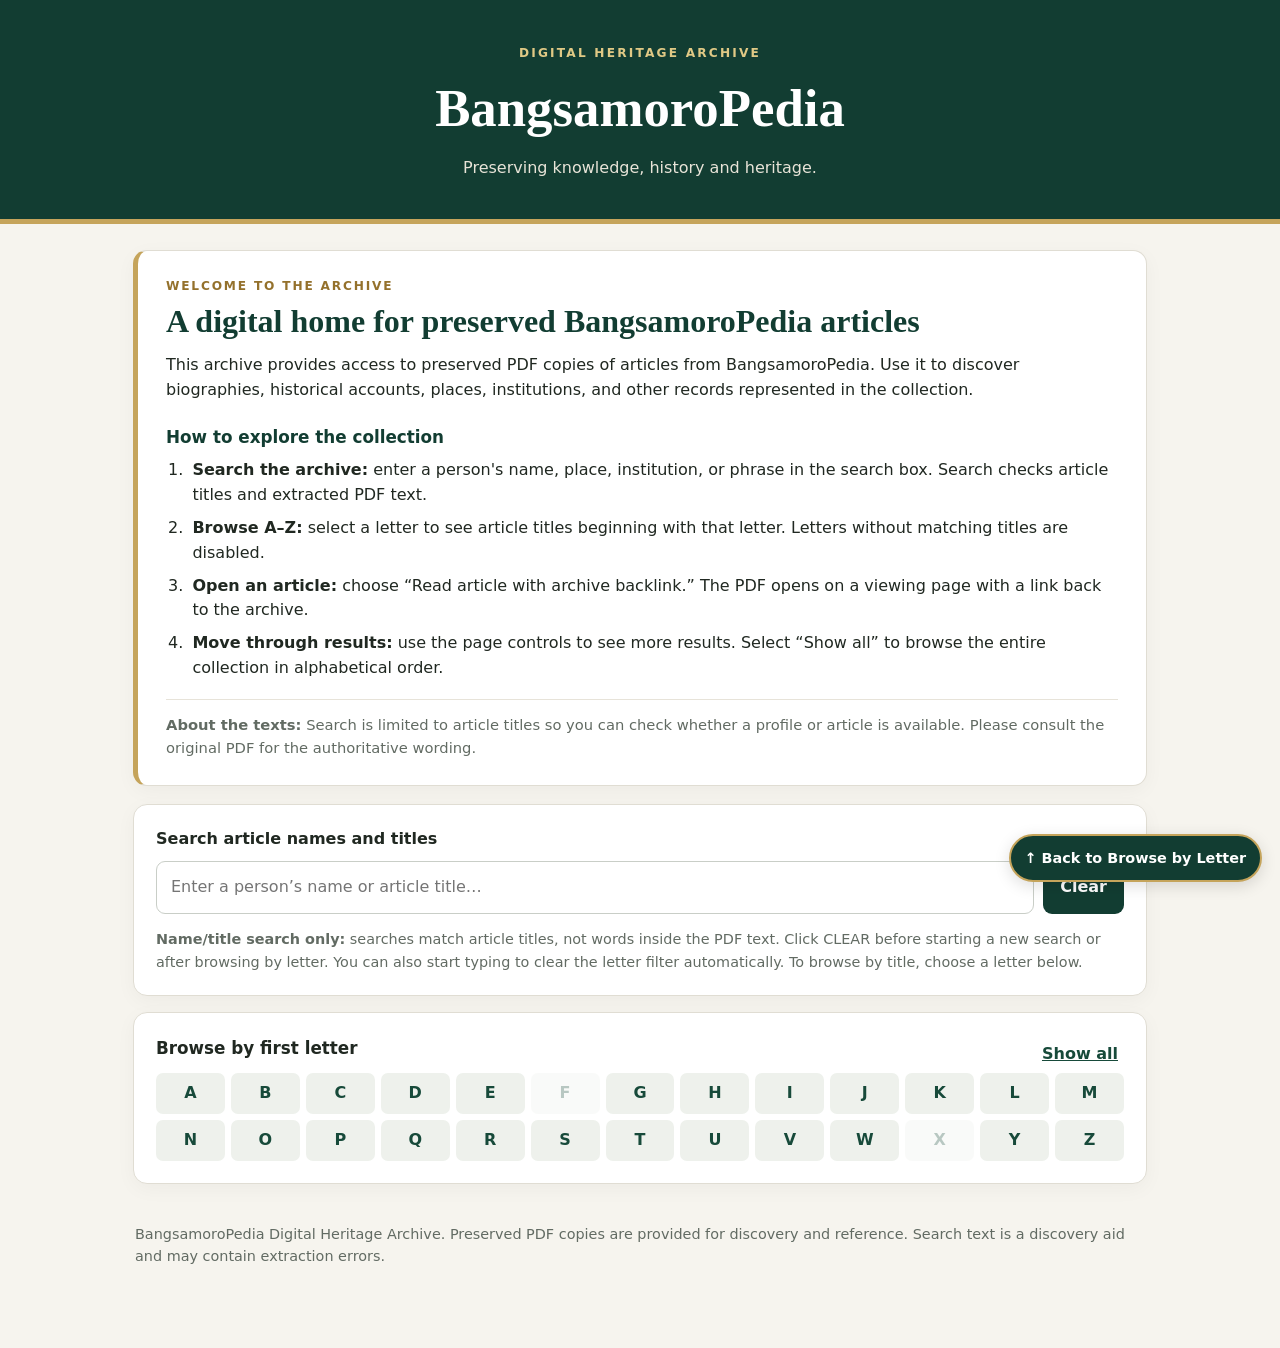
==== commit 1221c60b: "updates" ====
--- a/index.html
+++ b/index.html
@@ -22,10 +22,10 @@
     <ol>
       <li><strong>Search the archive:</strong> enter a person's name, place, institution, or phrase in the search box. Search checks article titles and extracted PDF text.</li>
       <li><strong>Browse A–Z:</strong> select a letter to see article titles beginning with that letter. Letters without matching titles are disabled.</li>
-      <li><strong>Open an article:</strong> choose “Open original PDF” to read the preserved document.</li>
+      <li><strong>Open an article:</strong> choose “Read article with archive backlink.” The PDF opens on a viewing page with a link back to the archive.</li>
       <li><strong>Move through results:</strong> use the page controls to see more results. Select “Show all” to browse the entire collection in alphabetical order.</li>
     </ol>
-    <p class="welcome-note"><strong>About the texts:</strong> Search text helps you find material quickly. Text extraction may contain errors, and some documents may require further review. Please consult the original PDF for the authoritative wording.</p>
+    <p class="welcome-note"><strong>About the texts:</strong> Search is limited to article titles so you can check whether a profile or article is available. Please consult the original PDF for the authoritative wording.</p>
   </section>
 
   <section class="search-panel" aria-labelledby="search-title">
@@ -48,6 +48,6 @@
   <footer><p>BangsamoroPedia Digital Heritage Archive. Preserved PDF copies are provided for discovery and reference. Search text is a discovery aid and may contain extraction errors.</p></footer>
 </main>
 <a id="back-floating" class="back-floating" href="#browse-title" aria-label="Back to Browse by Letter">↑ Back to Browse by Letter</a>
-<script src="app.js?v=5"></script>
+<script src="app.js?v=6"></script>
 </body>
 </html>
